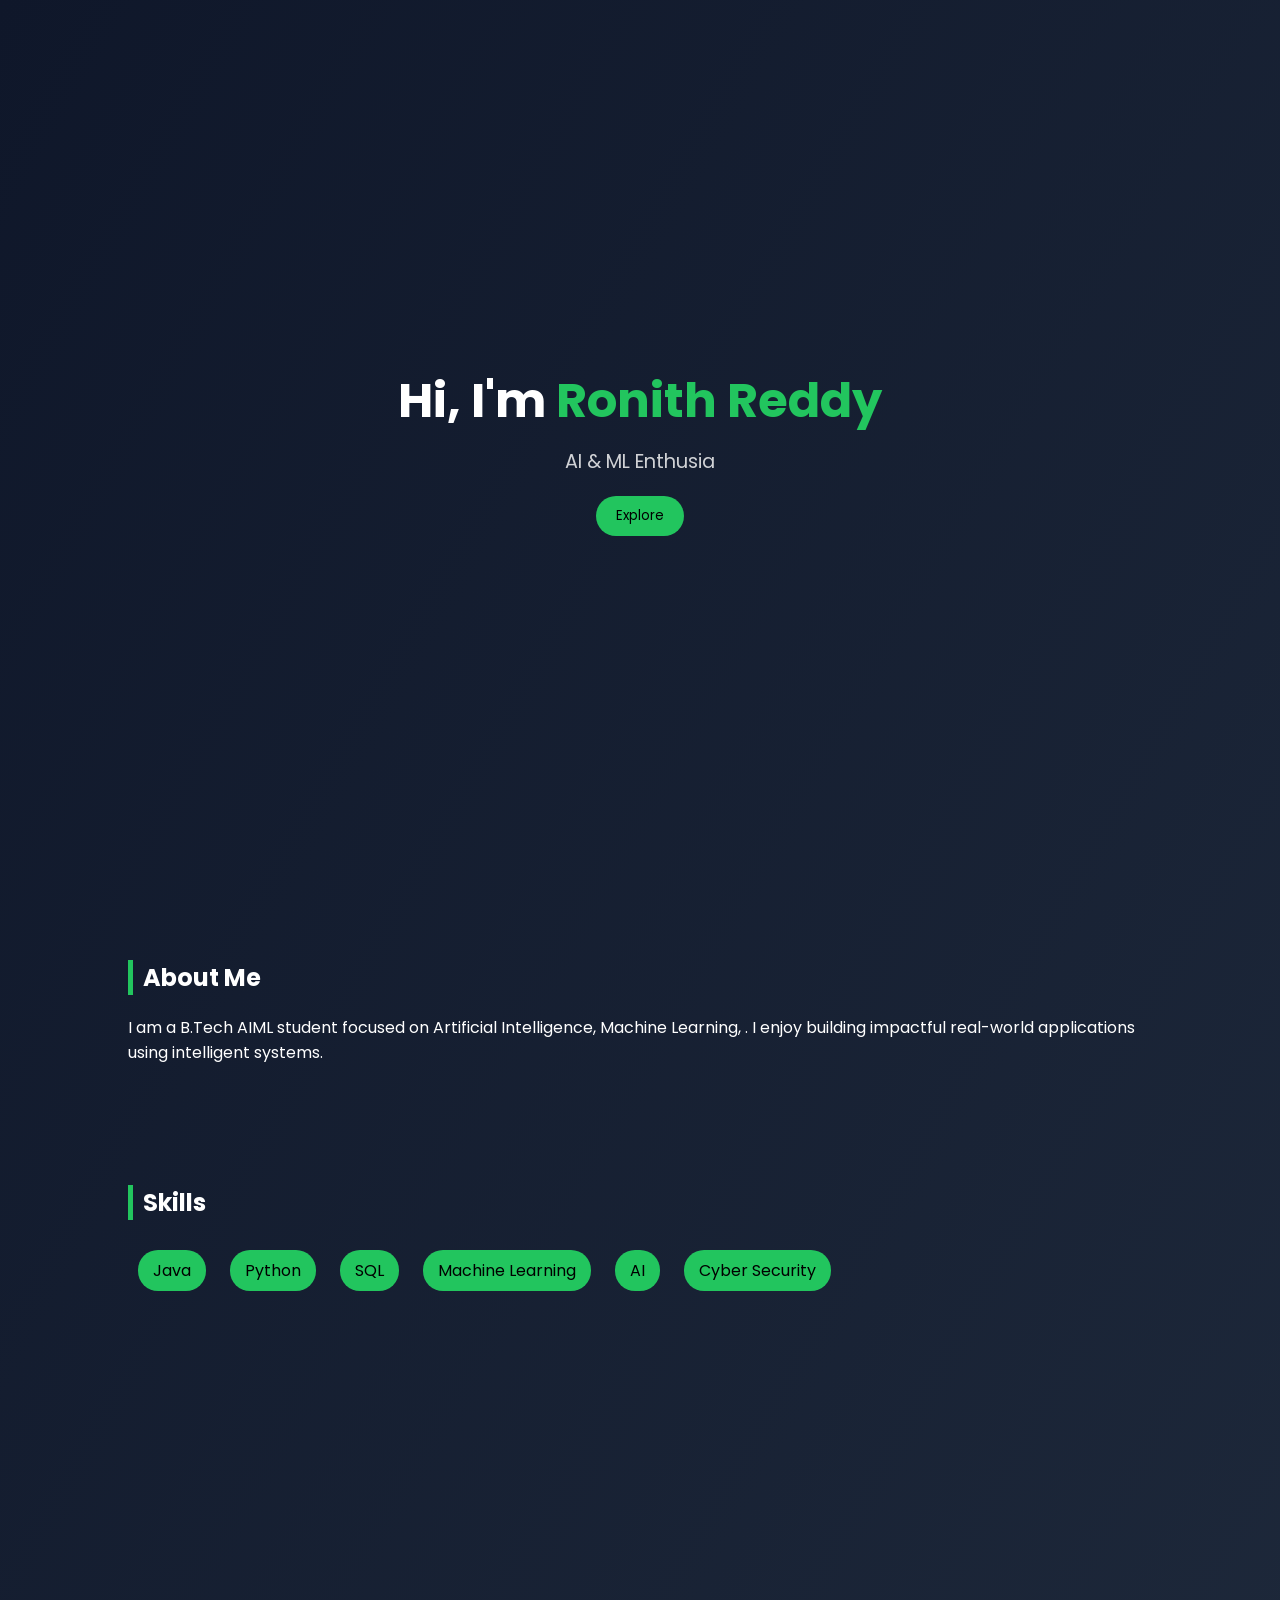
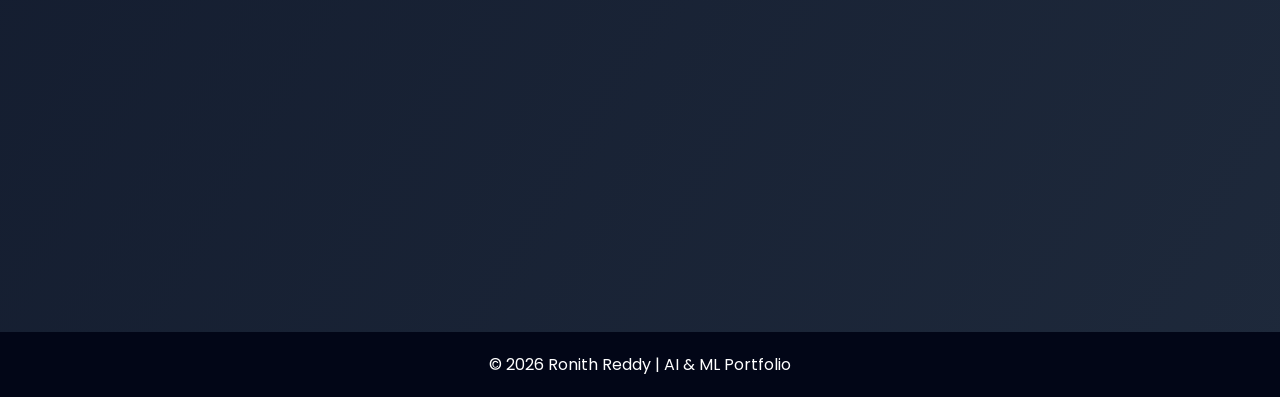
==== resume.html @ dbcfb481 "Add files via upload" ====
<!DOCTYPE html>
<html lang="en">
<head>
  <meta charset="UTF-8">
  <meta name="viewport" content="width=device-width, initial-scale=1.0">
  <title>Ronith Reddy | AI & ML Portfolio</title>

  <!-- Google Font -->
  <link href="https://fonts.googleapis.com/css2?family=Poppins:wght@300;400;600&display=swap" rel="stylesheet">

  <style>
    * { margin: 0; padding: 0; box-sizing: border-box; font-family: 'Poppins', sans-serif; }

    body {
      background: linear-gradient(120deg, #0f172a, #1e293b);
      color: white;
      scroll-behavior: smooth;
    }

    header {
      height: 100vh;
      display: flex;
      flex-direction: column;
      justify-content: center;
      align-items: center;
      text-align: center;
    }

    header h1 { font-size: 3rem; }
    header span { color: #22c55e; }

    .typing {
      font-size: 1.2rem;
      margin-top: 10px;
      opacity: 0.8;
    }

    .btn {
      margin-top: 20px;
      padding: 10px 20px;
      border: none;
      background: #22c55e;
      color: black;
      cursor: pointer;
      border-radius: 25px;
      transition: 0.3s;
    }

    .btn:hover { background: #16a34a; }

    section {
      padding: 60px 10%;
      opacity: 0;
      transform: translateY(50px);
      transition: 0.8s ease;
    }

    section.show { opacity: 1; transform: translateY(0); }

    h2 {
      margin-bottom: 20px;
      border-left: 5px solid #22c55e;
      padding-left: 10px;
    }

    .skills span {
      display: inline-block;
      margin: 10px;
      padding: 8px 15px;
      background: #22c55e;
      color: black;
      border-radius: 20px;
    }

    .projects {
      display: grid;
      grid-template-columns: repeat(auto-fit, minmax(250px, 1fr));
      gap: 20px;
    }

    .card {
      background: #111827;
      padding: 20px;
      border-radius: 15px;
      transition: transform 0.3s;
      border: 1px solid #1f2937;
    }

    .card:hover { transform: scale(1.05); }

    footer {
      text-align: center;
      padding: 20px;
      background: #020617;
    }
  </style>
</head>
<body>

<header>
  <h1>Hi, I'm <span>Ronith Reddy</span></h1>
  <div class="typing" id="typing"></div>
  <button class="btn" onclick="scrollToSection()">Explore</button>
</header>

<section id="about">
  <h2>About Me</h2>
  <p>I am a B.Tech AIML student focused on Artificial Intelligence, Machine Learning, . I enjoy building impactful real-world applications using intelligent systems.</p>
</section>

<section>
  <h2>Skills</h2>
  <div class="skills">
    <span>Java</span>
    <span>Python</span>
    <span>SQL</span>
    <span>Machine Learning</span>
    <span>AI</span>
    <span>Cyber Security</span>
  </div>
</section>

<section>
  <h2>Projects</h2>
  <div class="projects">
    <div class="card">
      <h3>AI Karaoke Maker</h3>
      <p>Developed an AI-based system for vocal removal, transcription, and lyric synchronization using advanced ML models.</p>
    </div>

    <div class="card">
      <h3>Autism Detection in Toddlers</h3>
      <p>Built a machine learning model to detect early signs of autism in toddlers using behavioral and clinical data.</p>
    </div>
  </div>
</section>

<section>
  <h2>Contact</h2>
  <p>Email: ronithreddy2205@gmail.com</p>
  <p>GitHub: https://github.com/Ronith2205/yourprofile</p>
  <p>LinkedIn: https://www.linkedin.com/in/ronith-reddy-revuri-75290a314//in/yourprofile</p>
</section>

<footer>
  <p>© 2026 Ronith Reddy | AI & ML Portfolio</p>
</footer>

<script>
  function scrollToSection() {
    document.getElementById("about").scrollIntoView({ behavior: "smooth" });
  }

  const sections = document.querySelectorAll("section");

  window.addEventListener("scroll", () => {
    sections.forEach(sec => {
      const top = window.scrollY;
      const offset = sec.offsetTop - 200;
      const height = sec.offsetHeight;

      if (top > offset && top < offset + height) {
        sec.classList.add("show");
      }
    });
  });

  // Typing Animation
  const text = ["AI & ML Enthusiast", "Java & Python Developer", ];
  let i = 0, j = 0, current = "", isDeleting = false;

  function type() {
    current = text[i];

    if (isDeleting) {
      j--;
    } else {
      j++;
    }

    document.getElementById("typing").textContent = current.substring(0, j);

    if (!isDeleting && j === current.length) {
      isDeleting = true;
      setTimeout(type, 1000);
      return;
    }

    if (isDeleting && j === 0) {
      isDeleting = false;
      i = (i + 1) % text.length;
    }

    setTimeout(type, isDeleting ? 50 : 100);
  }

  type();
</script>

</body>
</html>
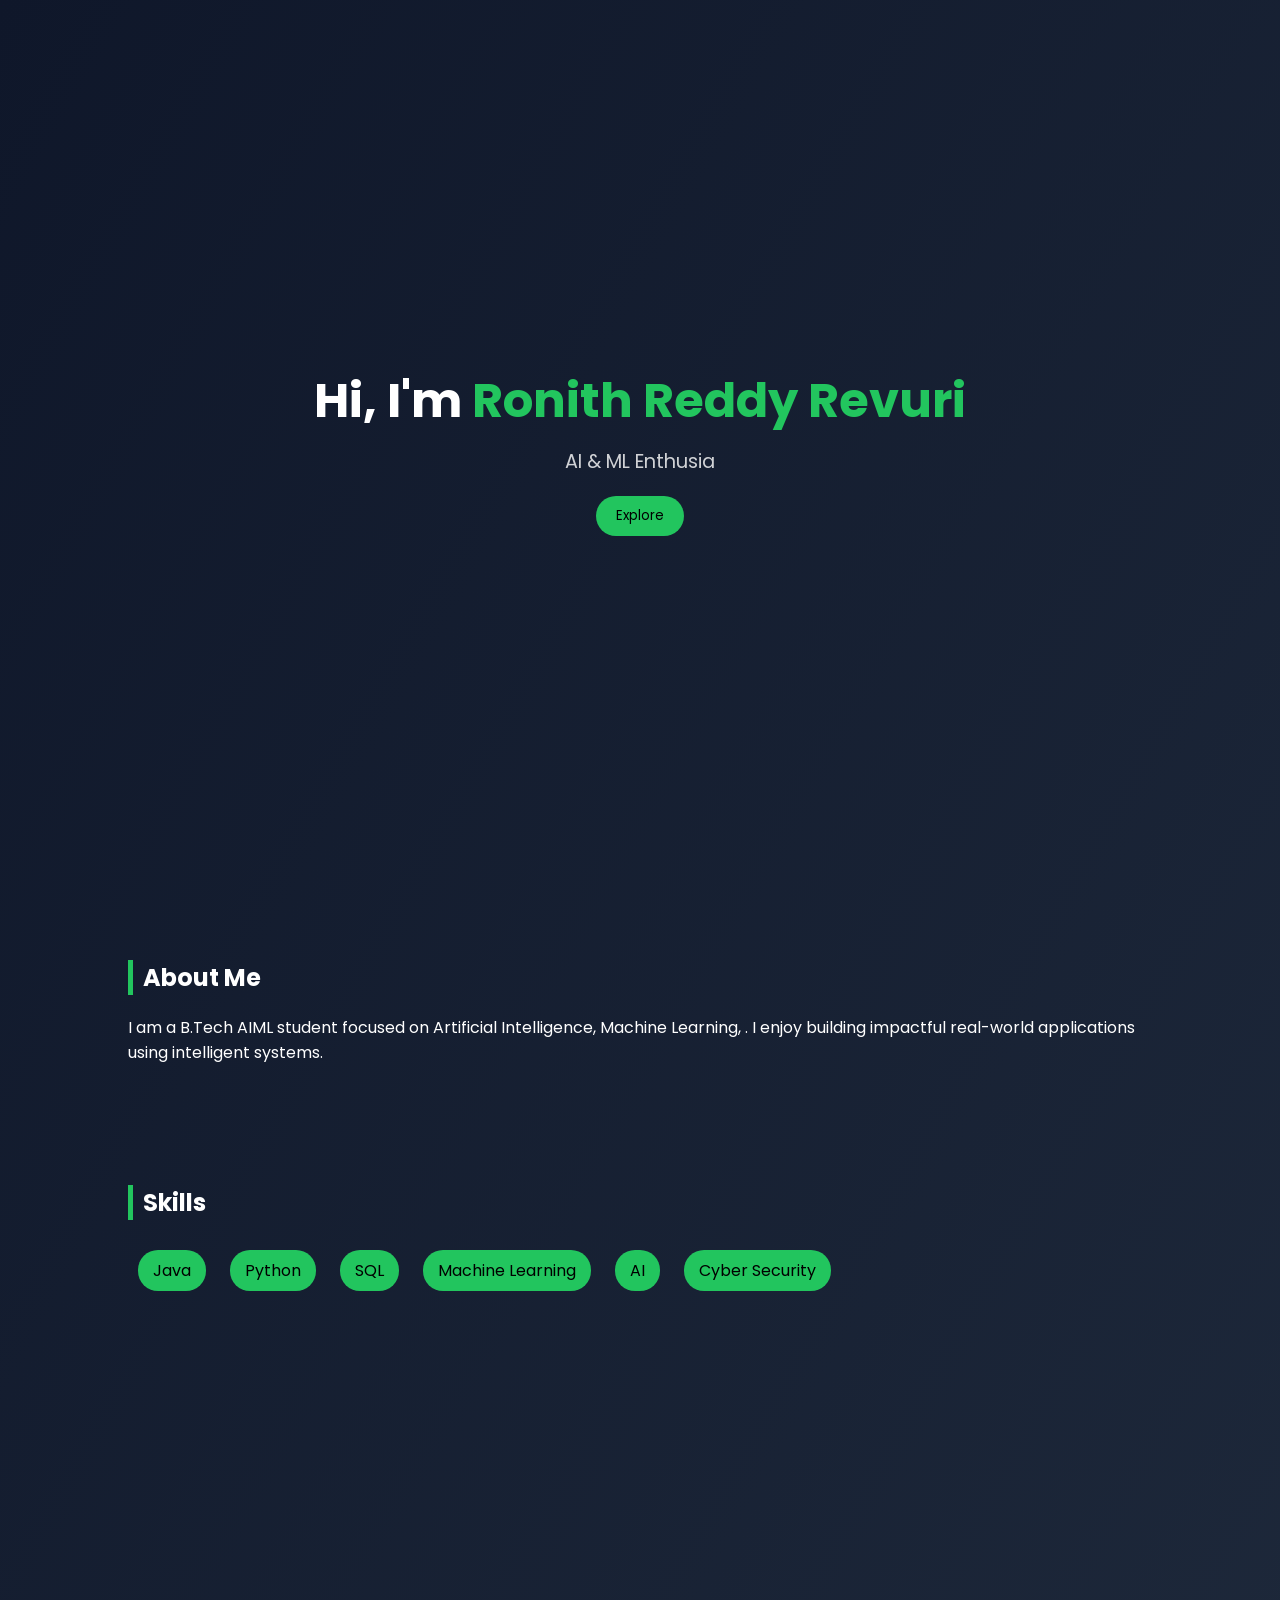
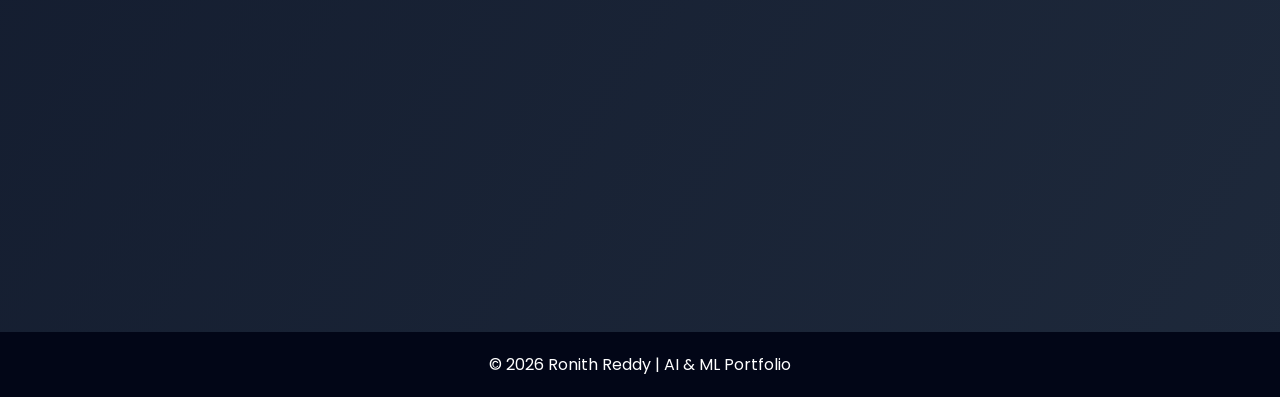
==== commit 974d43db: "Update title and header name in resume.html" ====
--- a/resume.html
+++ b/resume.html
@@ -3,7 +3,7 @@
 <head>
   <meta charset="UTF-8">
   <meta name="viewport" content="width=device-width, initial-scale=1.0">
-  <title>Ronith Reddy | AI & ML Portfolio</title>
+  <title>Ronith Reddy Revuri| AI & ML Portfolio</title>
 
   <!-- Google Font -->
   <link href="https://fonts.googleapis.com/css2?family=Poppins:wght@300;400;600&display=swap" rel="stylesheet">
@@ -98,7 +98,7 @@
 <body>
 
 <header>
-  <h1>Hi, I'm <span>Ronith Reddy</span></h1>
+  <h1>Hi, I'm <span>Ronith Reddy Revuri</span></h1>
   <div class="typing" id="typing"></div>
   <button class="btn" onclick="scrollToSection()">Explore</button>
 </header>
@@ -198,4 +198,4 @@
 </script>
 
 </body>
-</html>+</html>
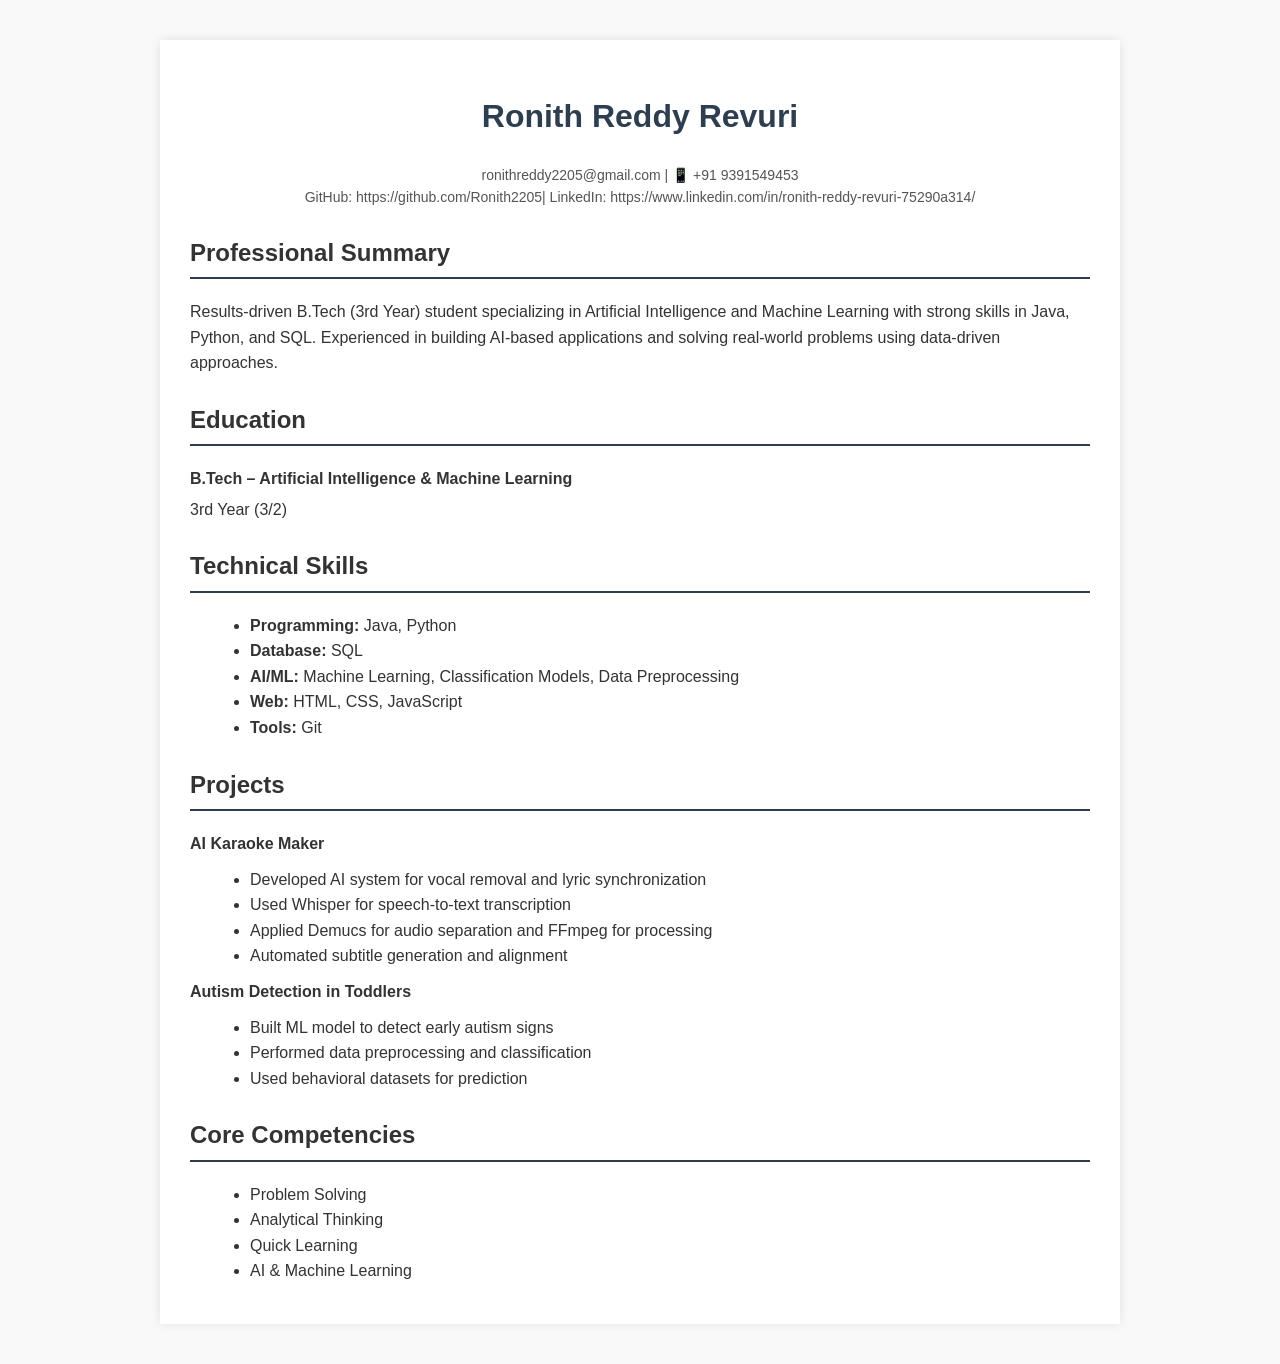
==== commit a7603559: "Revise resume HTML structure and content" ====
--- a/resume.html
+++ b/resume.html
@@ -1,201 +1,127 @@
 <!DOCTYPE html>
 <html lang="en">
 <head>
-  <meta charset="UTF-8">
-  <meta name="viewport" content="width=device-width, initial-scale=1.0">
-  <title>Ronith Reddy Revuri| AI & ML Portfolio</title>
+<meta charset="UTF-8">
+<meta name="viewport" content="width=device-width, initial-scale=1.0">
+<title>Ronith Reddy Resume</title>
 
-  <!-- Google Font -->
-  <link href="https://fonts.googleapis.com/css2?family=Poppins:wght@300;400;600&display=swap" rel="stylesheet">
+<style>
+body {
+  font-family: Arial, sans-serif;
+  margin: 40px;
+  line-height: 1.6;
+  background: #f9f9f9;
+  color: #333;
+}
 
-  <style>
-    * { margin: 0; padding: 0; box-sizing: border-box; font-family: 'Poppins', sans-serif; }
+.container {
+  max-width: 900px;
+  margin: auto;
+  background: white;
+  padding: 30px;
+  box-shadow: 0 0 10px rgba(0,0,0,0.1);
+}
 
-    body {
-      background: linear-gradient(120deg, #0f172a, #1e293b);
-      color: white;
-      scroll-behavior: smooth;
-    }
+h1 {
+  color: #2c3e50;
+}
 
-    header {
-      height: 100vh;
-      display: flex;
-      flex-direction: column;
-      justify-content: center;
-      align-items: center;
-      text-align: center;
-    }
+h2 {
+  border-bottom: 2px solid #2c3e50;
+  padding-bottom: 5px;
+  margin-top: 25px;
+}
 
-    header h1 { font-size: 3rem; }
-    header span { color: #22c55e; }
+p {
+  margin: 5px 0;
+}
 
-    .typing {
-      font-size: 1.2rem;
-      margin-top: 10px;
-      opacity: 0.8;
-    }
+ul {
+  margin: 10px 0 10px 20px;
+}
 
-    .btn {
-      margin-top: 20px;
-      padding: 10px 20px;
-      border: none;
-      background: #22c55e;
-      color: black;
-      cursor: pointer;
-      border-radius: 25px;
-      transition: 0.3s;
-    }
+.header {
+  text-align: center;
+}
 
-    .btn:hover { background: #16a34a; }
+.links {
+  font-size: 14px;
+  color: #555;
+}
 
-    section {
-      padding: 60px 10%;
-      opacity: 0;
-      transform: translateY(50px);
-      transition: 0.8s ease;
-    }
+.section {
+  margin-top: 20px;
+}
+</style>
+</head>
 
-    section.show { opacity: 1; transform: translateY(0); }
-
-    h2 {
-      margin-bottom: 20px;
-      border-left: 5px solid #22c55e;
-      padding-left: 10px;
-    }
-
-    .skills span {
-      display: inline-block;
-      margin: 10px;
-      padding: 8px 15px;
-      background: #22c55e;
-      color: black;
-      border-radius: 20px;
-    }
-
-    .projects {
-      display: grid;
-      grid-template-columns: repeat(auto-fit, minmax(250px, 1fr));
-      gap: 20px;
-    }
-
-    .card {
-      background: #111827;
-      padding: 20px;
-      border-radius: 15px;
-      transition: transform 0.3s;
-      border: 1px solid #1f2937;
-    }
-
-    .card:hover { transform: scale(1.05); }
-
-    footer {
-      text-align: center;
-      padding: 20px;
-      background: #020617;
-    }
-  </style>
-</head>
 <body>
 
-<header>
-  <h1>Hi, I'm <span>Ronith Reddy Revuri</span></h1>
-  <div class="typing" id="typing"></div>
-  <button class="btn" onclick="scrollToSection()">Explore</button>
-</header>
+<div class="container">
 
-<section id="about">
-  <h2>About Me</h2>
-  <p>I am a B.Tech AIML student focused on Artificial Intelligence, Machine Learning, . I enjoy building impactful real-world applications using intelligent systems.</p>
-</section>
+<div class="header">
+  <h1>Ronith Reddy Revuri</h1>
+  <p class="links">
+    ronithreddy2205@gmail.com | 📱 +91 9391549453 <br>
+    GitHub: https://github.com/Ronith2205| LinkedIn: https://www.linkedin.com/in/ronith-reddy-revuri-75290a314/
+  </p>
+</div>
 
-<section>
-  <h2>Skills</h2>
-  <div class="skills">
-    <span>Java</span>
-    <span>Python</span>
-    <span>SQL</span>
-    <span>Machine Learning</span>
-    <span>AI</span>
-    <span>Cyber Security</span>
-  </div>
-</section>
+<div class="section">
+  <h2>Professional Summary</h2>
+  <p>
+    Results-driven B.Tech (3rd Year) student specializing in Artificial Intelligence and Machine Learning with strong skills in Java, Python, and SQL. Experienced in building AI-based applications and solving real-world problems using data-driven approaches.
+  </p>
+</div>
 
-<section>
+<div class="section">
+  <h2>Education</h2>
+  <p><b>B.Tech – Artificial Intelligence & Machine Learning</b></p>
+  <p>3rd Year (3/2)</p>
+</div>
+
+<div class="section">
+  <h2>Technical Skills</h2>
+  <ul>
+    <li><b>Programming:</b> Java, Python</li>
+    <li><b>Database:</b> SQL</li>
+    <li><b>AI/ML:</b> Machine Learning, Classification Models, Data Preprocessing</li>
+    <li><b>Web:</b> HTML, CSS, JavaScript</li>
+    <li><b>Tools:</b> Git</li>
+  </ul>
+</div>
+
+<div class="section">
   <h2>Projects</h2>
-  <div class="projects">
-    <div class="card">
-      <h3>AI Karaoke Maker</h3>
-      <p>Developed an AI-based system for vocal removal, transcription, and lyric synchronization using advanced ML models.</p>
-    </div>
 
-    <div class="card">
-      <h3>Autism Detection in Toddlers</h3>
-      <p>Built a machine learning model to detect early signs of autism in toddlers using behavioral and clinical data.</p>
-    </div>
-  </div>
-</section>
+  <p><b>AI Karaoke Maker</b></p>
+  <ul>
+    <li>Developed AI system for vocal removal and lyric synchronization</li>
+    <li>Used Whisper for speech-to-text transcription</li>
+    <li>Applied Demucs for audio separation and FFmpeg for processing</li>
+    <li>Automated subtitle generation and alignment</li>
+  </ul>
 
-<section>
-  <h2>Contact</h2>
-  <p>Email: ronithreddy2205@gmail.com</p>
-  <p>GitHub: https://github.com/Ronith2205/yourprofile</p>
-  <p>LinkedIn: https://www.linkedin.com/in/ronith-reddy-revuri-75290a314//in/yourprofile</p>
-</section>
+  <p><b>Autism Detection in Toddlers</b></p>
+  <ul>
+    <li>Built ML model to detect early autism signs</li>
+    <li>Performed data preprocessing and classification</li>
+    <li>Used behavioral datasets for prediction</li>
+  </ul>
 
-<footer>
-  <p>© 2026 Ronith Reddy | AI & ML Portfolio</p>
-</footer>
+</div>
 
-<script>
-  function scrollToSection() {
-    document.getElementById("about").scrollIntoView({ behavior: "smooth" });
-  }
+<div class="section">
+  <h2>Core Competencies</h2>
+  <ul>
+    <li>Problem Solving</li>
+    <li>Analytical Thinking</li>
+    <li>Quick Learning</li>
+    <li>AI & Machine Learning </li>
+  </ul>
+</div>
 
-  const sections = document.querySelectorAll("section");
-
-  window.addEventListener("scroll", () => {
-    sections.forEach(sec => {
-      const top = window.scrollY;
-      const offset = sec.offsetTop - 200;
-      const height = sec.offsetHeight;
-
-      if (top > offset && top < offset + height) {
-        sec.classList.add("show");
-      }
-    });
-  });
-
-  // Typing Animation
-  const text = ["AI & ML Enthusiast", "Java & Python Developer", ];
-  let i = 0, j = 0, current = "", isDeleting = false;
-
-  function type() {
-    current = text[i];
-
-    if (isDeleting) {
-      j--;
-    } else {
-      j++;
-    }
-
-    document.getElementById("typing").textContent = current.substring(0, j);
-
-    if (!isDeleting && j === current.length) {
-      isDeleting = true;
-      setTimeout(type, 1000);
-      return;
-    }
-
-    if (isDeleting && j === 0) {
-      isDeleting = false;
-      i = (i + 1) % text.length;
-    }
-
-    setTimeout(type, isDeleting ? 50 : 100);
-  }
-
-  type();
-</script>
+</div>
 
 </body>
 </html>
